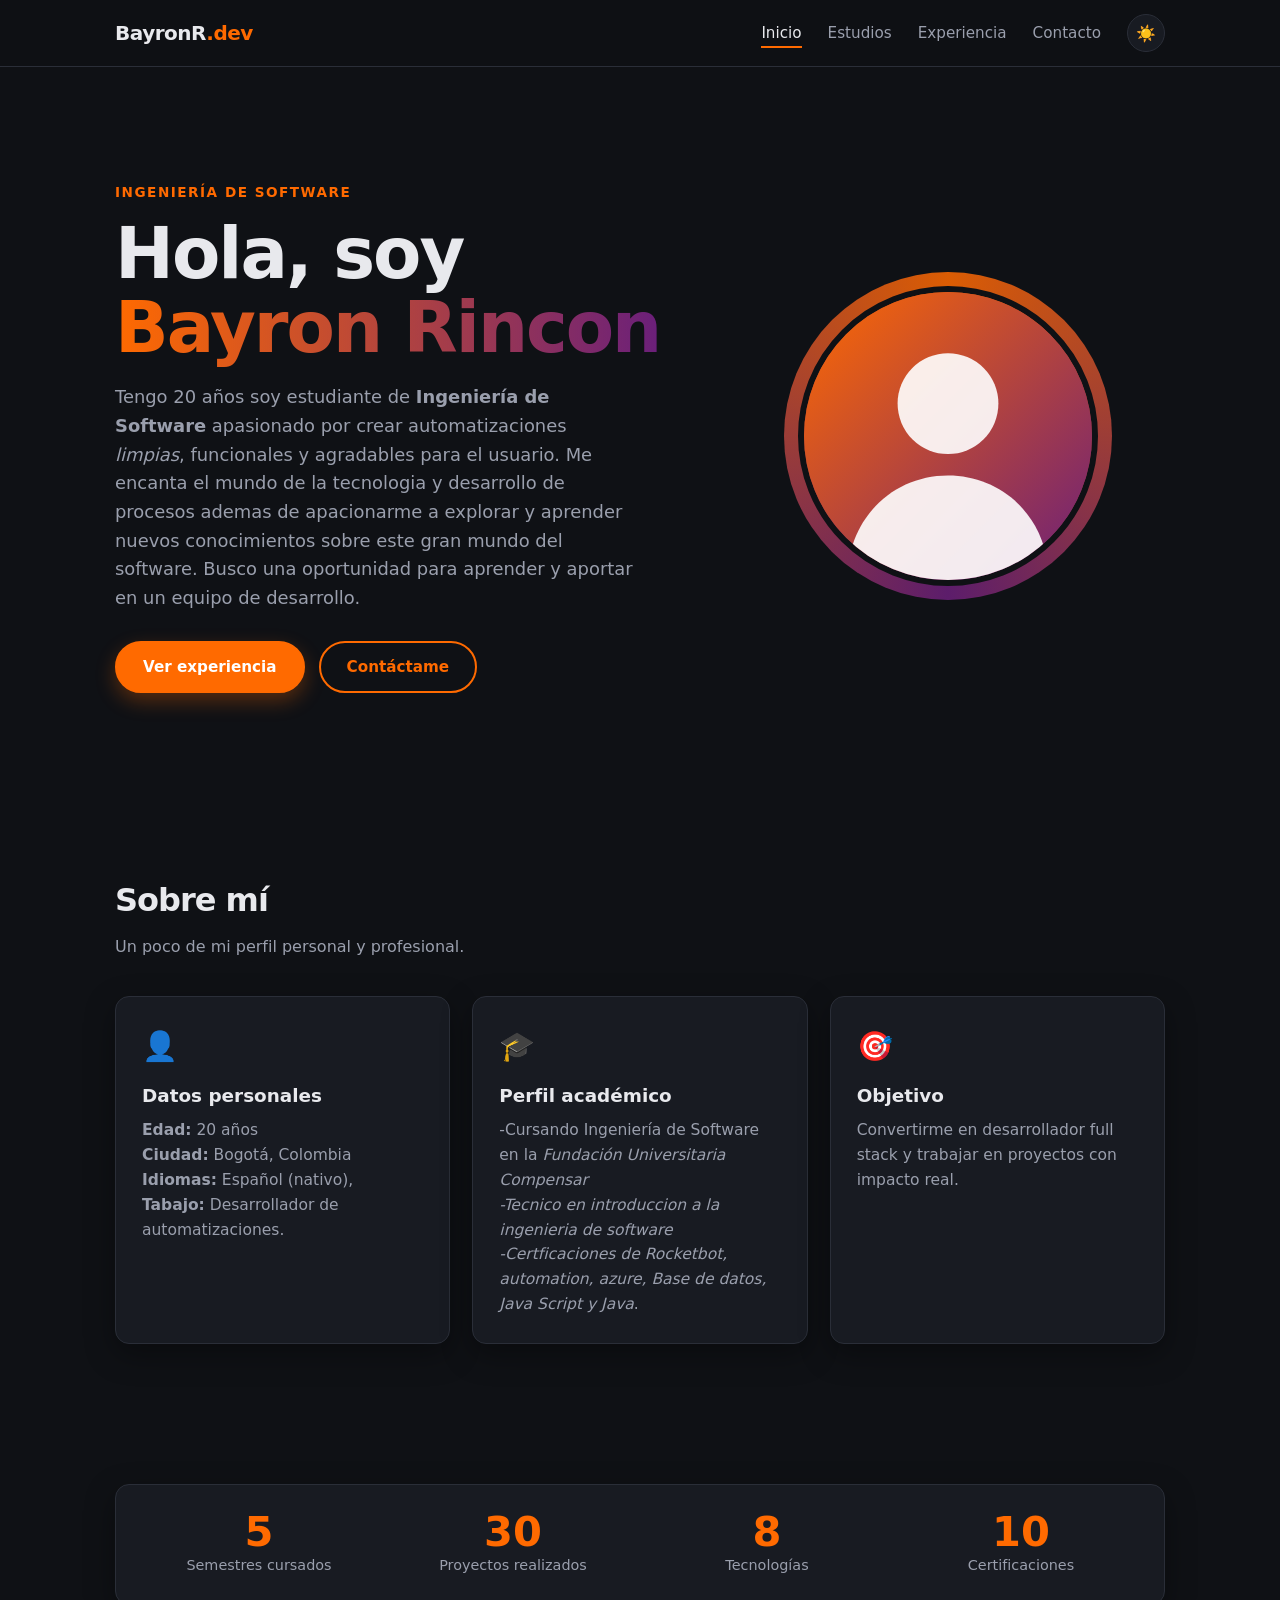
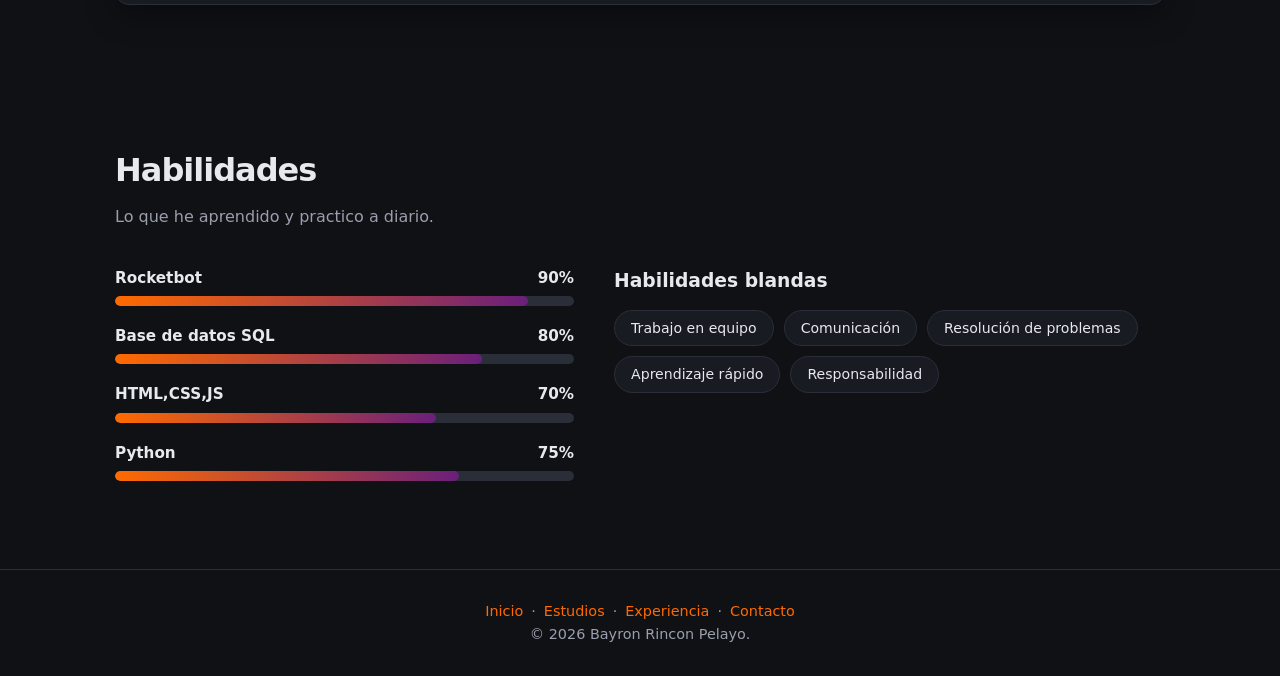
==== index.html @ 1a7046a7 "DEV desarrollo de la hoja de vida completa priemra version" ====
<!DOCTYPE html>
<html lang="es">
<head>
  <meta charset="UTF-8">
  <meta name="viewport" content="width=device-width, initial-scale=1.0">
  <meta name="description" content="Hoja de vida web de Nombre Apellido, Ingeniería de Software">
  <title>Bayron Rincon | Hoja de vida</title>
  <link rel="stylesheet" href="css/estilos.css">
</head>
<body>

  <!-- ===== NAVEGACIÓN ===== -->
  <header class="navbar">
    <div class="contenedor">
      <a href="index.html" class="logo">BayronR<span>.dev</span></a>
      <button class="btn-menu" id="btn-menu" aria-label="Abrir menú">☰</button>
      <ul class="menu" id="menu">
        <li><a href="index.html" class="activo">Inicio</a></li>
        <li><a href="estudios.html">Estudios</a></li>
        <li><a href="experiencia.html">Experiencia</a></li>
        <li><a href="contacto.html">Contacto</a></li>
        <li><button class="btn-tema" id="btn-tema" aria-label="Cambiar tema">☀️</button></li>
      </ul>
    </div>
  </header>

  <main>
    <!-- ===== PORTADA ===== -->
    <section class="hero">
      <div class="contenedor">
        <div>
          <span class="etiqueta">Ingeniería de Software</span>
          <h1>Hola, soy <span class="resaltado">Bayron Rincon</span></h1>
          <p>
            Tengo 20 años soy estudiante de <strong>Ingeniería de Software</strong> apasionado por crear
            automatizaciones <em>limpias</em>, funcionales y agradables para el usuario. 
            Me encanta el mundo de la tecnologia y desarrollo de procesos ademas de apacionarme 
            a explorar y aprender nuevos conocimientos sobre este gran mundo del software.
            Busco una oportunidad para aprender y aportar en un equipo de desarrollo.
          </p>
          <div class="botones">
            <a href="experiencia.html" class="btn btn-primario">Ver experiencia</a>
            <a href="contacto.html" class="btn btn-secundario">Contáctame</a>
          </div>
        </div>
        <div class="foto-contenedor">
          <img src="img/foto.svg" alt="Foto de perfil de Nombre Apellido" class="foto">
        </div>
      </div>
    </section>

    <!-- ===== SOBRE MÍ ===== -->
    <section>
      <div class="contenedor oculto">
        <h2 class="titulo-seccion">Sobre mí</h2>
        <p class="subtitulo-seccion">Un poco de mi perfil personal y profesional.</p>

        <div class="rejilla">
          <div class="tarjeta">
            <div class="icono">👤</div>
            <h3>Datos personales</h3>
            <p><b>Edad:</b> 20 años<br><b>Ciudad:</b> Bogotá, Colombia<br><b>Idiomas:</b> Español (nativo),<br><b>Tabajo:</b> Desarrollador de automatizaciones.</p>
          </div>
          <div class="tarjeta">
            <div class="icono">🎓</div>
            <h3>Perfil académico</h3>
            <p>-Cursando Ingeniería de Software en la <i>Fundación Universitaria Compensar<br>
            -Tecnico en introduccion a la ingenieria de software<br>
            -Certficaciones de Rocketbot, automation, azure, Base de datos, Java Script y Java</i>.</p>
          </div>
          <div class="tarjeta">
            <div class="icono">🎯</div>
            <h3>Objetivo</h3>
            <p>Convertirme en desarrollador full stack y trabajar en proyectos con impacto real.</p>
          </div>
        </div>
      </div>
    </section>

    <!-- ===== ESTADÍSTICAS ===== -->
    <section>
      <div class="contenedor oculto">
        <div class="tarjeta">
          <div class="estadisticas">
            <div><strong data-contador="5">0</strong><span>Semestres cursados</span></div>
            <div><strong data-contador="30">0</strong><span>Proyectos realizados</span></div>
            <div><strong data-contador="8">0</strong><span>Tecnologías</span></div>
            <div><strong data-contador="10">0</strong><span>Certificaciones</span></div>
          </div>
        </div>
      </div>
    </section>

    <!-- ===== HABILIDADES ===== -->
    <section>
      <div class="contenedor oculto">
        <h2 class="titulo-seccion">Habilidades</h2>
        <p class="subtitulo-seccion">Lo que he aprendido y practico a diario.</p>

        <div class="dos-columnas">
          <div>
            <div class="habilidad">
              <div class="habilidad-info"><span>Rocketbot</span><span>90%</span></div>
              <div class="barra"><div class="barra-relleno" data-nivel="90"></div></div>
            </div>
            <div class="habilidad">
              <div class="habilidad-info"><span>Base de datos SQL</span><span>80%</span></div>
              <div class="barra"><div class="barra-relleno" data-nivel="80"></div></div>
            </div>
            <div class="habilidad">
              <div class="habilidad-info"><span>HTML,CSS,JS</span><span>70%</span></div>
              <div class="barra"><div class="barra-relleno" data-nivel="70"></div></div>
            </div>
            <div class="habilidad">
              <div class="habilidad-info"><span>Python</span><span>75%</span></div>
              <div class="barra"><div class="barra-relleno" data-nivel="75"></div></div>
            </div>
          </div>
          <div>
            <h3 style="margin-bottom:14px;">Habilidades blandas</h3>
            <div class="chips">
              <span class="chip">Trabajo en equipo</span>
              <span class="chip">Comunicación</span>
              <span class="chip">Resolución de problemas</span>
              <span class="chip">Aprendizaje rápido</span>
              <span class="chip">Responsabilidad</span>
            </div>
          </div>
        </div>
      </div>
    </section>
  </main>

  <footer>
    <div class="contenedor">
      <p>
        <a href="index.html">Inicio</a>·<a href="estudios.html">Estudios</a>·<a href="experiencia.html">Experiencia</a>·<a href="contacto.html">Contacto</a>
      </p>
      <p>© <span id="anio"></span> Bayron Rincon Pelayo.</p>
    </div>
  </footer>

  <script src="js/script.js"></script>
</body>
</html>
---- css/estilos.css ----
/* ============================================
   HOJA DE VIDA - ESTILOS GLOBALES
   Cambia los colores en :root para personalizar
   ============================================ */

:root {
  --fondo: #0f1115;
  --fondo-tarjeta: #181b22;
  --texto: #e8e9ed;
  --texto-suave: #9a9fad;
  --acento: #ff6a00;
  --acento-2: #6a1f7a;
  --borde: #2a2e38;
  --radio: 14px;
  --sombra: 0 10px 30px rgba(0, 0, 0, 0.35);
}

/* Tema claro (se activa con el botón de JavaScript) */
body.tema-claro {
  --fondo: #f6f5f2;
  --fondo-tarjeta: #ffffff;
  --texto: #1c1d22;
  --texto-suave: #5d6270;
  --borde: #e2e0da;
  --sombra: 0 10px 30px rgba(0, 0, 0, 0.08);
}

* {
  box-sizing: border-box;
  margin: 0;
  padding: 0;
}

html {
  scroll-behavior: smooth;
}

body {
  background: var(--fondo);
  color: var(--texto);
  font-family: "Segoe UI", system-ui, -apple-system, Arial, sans-serif;
  line-height: 1.6;
  transition: background 0.3s, color 0.3s;
}

a {
  color: var(--acento);
  text-decoration: none;
}

a:hover {
  text-decoration: underline;
}

img {
  max-width: 100%;
  display: block;
}

/* ---------- Contenedor ---------- */
.contenedor {
  width: min(1050px, 92%);
  margin: 0 auto;
}

section {
  padding: 70px 0;
}

/* ---------- Navegación ---------- */
.navbar {
  position: sticky;
  top: 0;
  z-index: 100;
  background: color-mix(in srgb, var(--fondo) 88%, transparent);
  backdrop-filter: blur(10px);
  border-bottom: 1px solid var(--borde);
}

.navbar .contenedor {
  display: flex;
  align-items: center;
  justify-content: space-between;
  height: 66px;
}

.logo {
  font-weight: 800;
  font-size: 1.25rem;
  letter-spacing: -0.5px;
  color: var(--texto);
}

.logo span {
  color: var(--acento);
}

.menu {
  display: flex;
  gap: 26px;
  list-style: none;
  align-items: center;
}

.menu a {
  color: var(--texto-suave);
  font-weight: 500;
  font-size: 0.95rem;
  padding-bottom: 4px;
  border-bottom: 2px solid transparent;
  transition: color 0.2s, border-color 0.2s;
}

.menu a:hover,
.menu a.activo {
  color: var(--texto);
  border-color: var(--acento);
  text-decoration: none;
}

.btn-tema {
  background: var(--fondo-tarjeta);
  border: 1px solid var(--borde);
  color: var(--texto);
  width: 38px;
  height: 38px;
  border-radius: 50%;
  cursor: pointer;
  font-size: 1rem;
  transition: transform 0.2s;
}

.btn-tema:hover {
  transform: rotate(20deg) scale(1.1);
}

.btn-menu {
  display: none;
  background: none;
  border: none;
  color: var(--texto);
  font-size: 1.6rem;
  cursor: pointer;
}

/* ---------- Hero (portada) ---------- */
.hero {
  min-height: 82vh;
  display: flex;
  align-items: center;
}

.hero .contenedor {
  display: grid;
  grid-template-columns: 1.3fr 1fr;
  gap: 50px;
  align-items: center;
}

.etiqueta {
  display: inline-block;
  font-size: 0.85rem;
  font-weight: 600;
  letter-spacing: 1.5px;
  text-transform: uppercase;
  color: var(--acento);
  margin-bottom: 14px;
}

.hero h1 {
  font-size: clamp(2.4rem, 6vw, 4.4rem);
  line-height: 1.05;
  letter-spacing: -2px;
  margin-bottom: 18px;
}

.resaltado {
  background: linear-gradient(90deg, var(--acento), var(--acento-2));
  -webkit-background-clip: text;
  background-clip: text;
  color: transparent;
}

.hero p {
  color: var(--texto-suave);
  font-size: 1.12rem;
  max-width: 520px;
  margin-bottom: 28px;
}

.botones {
  display: flex;
  gap: 14px;
  flex-wrap: wrap;
}

.btn {
  display: inline-block;
  padding: 12px 26px;
  border-radius: 50px;
  font-weight: 600;
  font-size: 0.95rem;
  cursor: pointer;
  border: 2px solid var(--acento);
  transition: transform 0.2s, box-shadow 0.2s, background 0.2s;
}

.btn:hover {
  transform: translateY(-3px);
  text-decoration: none;
}

.btn-primario {
  background: var(--acento);
  color: #fff;
  box-shadow: 0 8px 20px rgba(255, 106, 0, 0.3);
}

.btn-secundario {
  background: transparent;
  color: var(--acento);
}

.foto-contenedor {
  position: relative;
  justify-self: center;
}

.foto-contenedor::before {
  content: "";
  position: absolute;
  inset: -14px;
  border-radius: 50%;
  background: conic-gradient(var(--acento), var(--acento-2), var(--acento));
  opacity: 0.85;
  z-index: 0;
  animation: girar 8s linear infinite;
}

.foto {
  position: relative;
  z-index: 1;
  width: 300px;
  height: 300px;
  border-radius: 50%;
  object-fit: cover;
  border: 6px solid var(--fondo);
}

@keyframes girar {
  to { transform: rotate(360deg); }
}

/* ---------- Títulos de sección ---------- */
.titulo-seccion {
  font-size: 2rem;
  letter-spacing: -1px;
  margin-bottom: 8px;
}

.subtitulo-seccion {
  color: var(--texto-suave);
  margin-bottom: 36px;
}

/* ---------- Tarjetas ---------- */
.rejilla {
  display: grid;
  grid-template-columns: repeat(auto-fit, minmax(240px, 1fr));
  gap: 22px;
}

.tarjeta {
  background: var(--fondo-tarjeta);
  border: 1px solid var(--borde);
  border-radius: var(--radio);
  padding: 26px;
  box-shadow: var(--sombra);
  transition: transform 0.25s, border-color 0.25s;
}

.tarjeta:hover {
  transform: translateY(-6px);
  border-color: var(--acento);
}

.tarjeta h3 {
  margin-bottom: 8px;
  font-size: 1.15rem;
}

.tarjeta p {
  color: var(--texto-suave);
  font-size: 0.97rem;
}

.icono {
  font-size: 1.8rem;
  margin-bottom: 12px;
}

/* ---------- Estadísticas ---------- */
.estadisticas {
  display: grid;
  grid-template-columns: repeat(auto-fit, minmax(150px, 1fr));
  gap: 20px;
  text-align: center;
}

.estadisticas strong {
  display: block;
  font-size: 2.6rem;
  color: var(--acento);
  line-height: 1;
}

.estadisticas span {
  color: var(--texto-suave);
  font-size: 0.9rem;
}

/* ---------- Habilidades (barras) ---------- */
.habilidad {
  margin-bottom: 18px;
}

.habilidad-info {
  display: flex;
  justify-content: space-between;
  font-weight: 600;
  font-size: 0.95rem;
  margin-bottom: 6px;
}

.barra {
  height: 10px;
  background: var(--borde);
  border-radius: 20px;
  overflow: hidden;
}

.barra-relleno {
  height: 100%;
  width: 0;
  background: linear-gradient(90deg, var(--acento), var(--acento-2));
  border-radius: 20px;
  transition: width 1.2s ease;
}

/* ---------- Tablas ---------- */
.tabla-contenedor {
  overflow-x: auto;
  border-radius: var(--radio);
  border: 1px solid var(--borde);
  box-shadow: var(--sombra);
}

table {
  width: 100%;
  border-collapse: collapse;
  background: var(--fondo-tarjeta);
  min-width: 560px;
}

caption {
  text-align: left;
  padding: 16px 20px;
  font-weight: 700;
  font-size: 1.05rem;
  caption-side: top;
}

th {
  background: var(--acento);
  color: #fff;
  text-align: left;
  padding: 13px 20px;
  font-size: 0.9rem;
  letter-spacing: 0.5px;
}

td {
  padding: 13px 20px;
  border-top: 1px solid var(--borde);
  color: var(--texto-suave);
}

td:first-child {
  color: var(--texto);
  font-weight: 600;
}

tbody tr:hover {
  background: color-mix(in srgb, var(--acento) 8%, transparent);
}

/* ---------- Línea de tiempo (experiencia) ---------- */
.linea-tiempo {
  position: relative;
  padding-left: 30px;
  border-left: 3px solid var(--borde);
}

.hito {
  position: relative;
  margin-bottom: 34px;
}

.hito::before {
  content: "";
  position: absolute;
  left: -40px;
  top: 6px;
  width: 16px;
  height: 16px;
  border-radius: 50%;
  background: var(--acento);
  border: 3px solid var(--fondo);
}

.hito .fecha {
  font-size: 0.85rem;
  font-weight: 700;
  color: var(--acento);
  text-transform: uppercase;
  letter-spacing: 1px;
}

.hito h3 {
  font-size: 1.2rem;
  margin: 4px 0;
}

.hito em {
  color: var(--texto-suave);
}

.hito ul {
  margin: 10px 0 0 20px;
  color: var(--texto-suave);
}

/* ---------- Etiquetas (chips) ---------- */
.chips {
  display: flex;
  flex-wrap: wrap;
  gap: 10px;
}

.chip {
  padding: 6px 16px;
  border-radius: 50px;
  border: 1px solid var(--borde);
  background: var(--fondo-tarjeta);
  font-size: 0.88rem;
  font-weight: 500;
}

/* ---------- Formulario ---------- */
.formulario {
  display: grid;
  gap: 16px;
}

.campo label {
  display: block;
  font-weight: 600;
  font-size: 0.9rem;
  margin-bottom: 6px;
}

.campo input,
.campo textarea {
  width: 100%;
  padding: 12px 16px;
  border-radius: 10px;
  border: 1px solid var(--borde);
  background: var(--fondo-tarjeta);
  color: var(--texto);
  font: inherit;
  transition: border-color 0.2s, box-shadow 0.2s;
}

.campo input:focus,
.campo textarea:focus {
  outline: none;
  border-color: var(--acento);
  box-shadow: 0 0 0 3px rgba(255, 106, 0, 0.2);
}

.campo textarea {
  min-height: 130px;
  resize: vertical;
}

.error {
  color: #ff5c5c;
  font-size: 0.82rem;
  min-height: 1em;
}

.mensaje-ok {
  display: none;
  padding: 14px 18px;
  border-radius: 10px;
  background: rgba(60, 190, 110, 0.15);
  color: #3cbe6e;
  font-weight: 600;
}

.dos-columnas {
  display: grid;
  grid-template-columns: 1fr 1.2fr;
  gap: 40px;
}

.lista-contacto {
  list-style: none;
  display: grid;
  gap: 14px;
}

.lista-contacto li {
  display: flex;
  gap: 12px;
  align-items: center;
}

/* ---------- Pie de página ---------- */
footer {
  border-top: 1px solid var(--borde);
  padding: 30px 0;
  text-align: center;
  color: var(--texto-suave);
  font-size: 0.9rem;
}

footer a {
  margin: 0 8px;
}

/* ---------- Animación al hacer scroll ---------- */
.oculto {
  opacity: 0;
  transform: translateY(30px);
  transition: opacity 0.7s ease, transform 0.7s ease;
}

.visible {
  opacity: 1;
  transform: none;
}

/* ---------- Responsive ---------- */
@media (max-width: 800px) {
  .hero .contenedor,
  .dos-columnas {
    grid-template-columns: 1fr;
  }

  .foto-contenedor {
    order: -1;
  }

  .foto {
    width: 220px;
    height: 220px;
  }

  .btn-menu {
    display: block;
  }

  .menu {
    display: none;
    position: absolute;
    top: 66px;
    left: 0;
    right: 0;
    flex-direction: column;
    background: var(--fondo);
    padding: 20px 0;
    border-bottom: 1px solid var(--borde);
  }

  .menu.abierto {
    display: flex;
  }
}
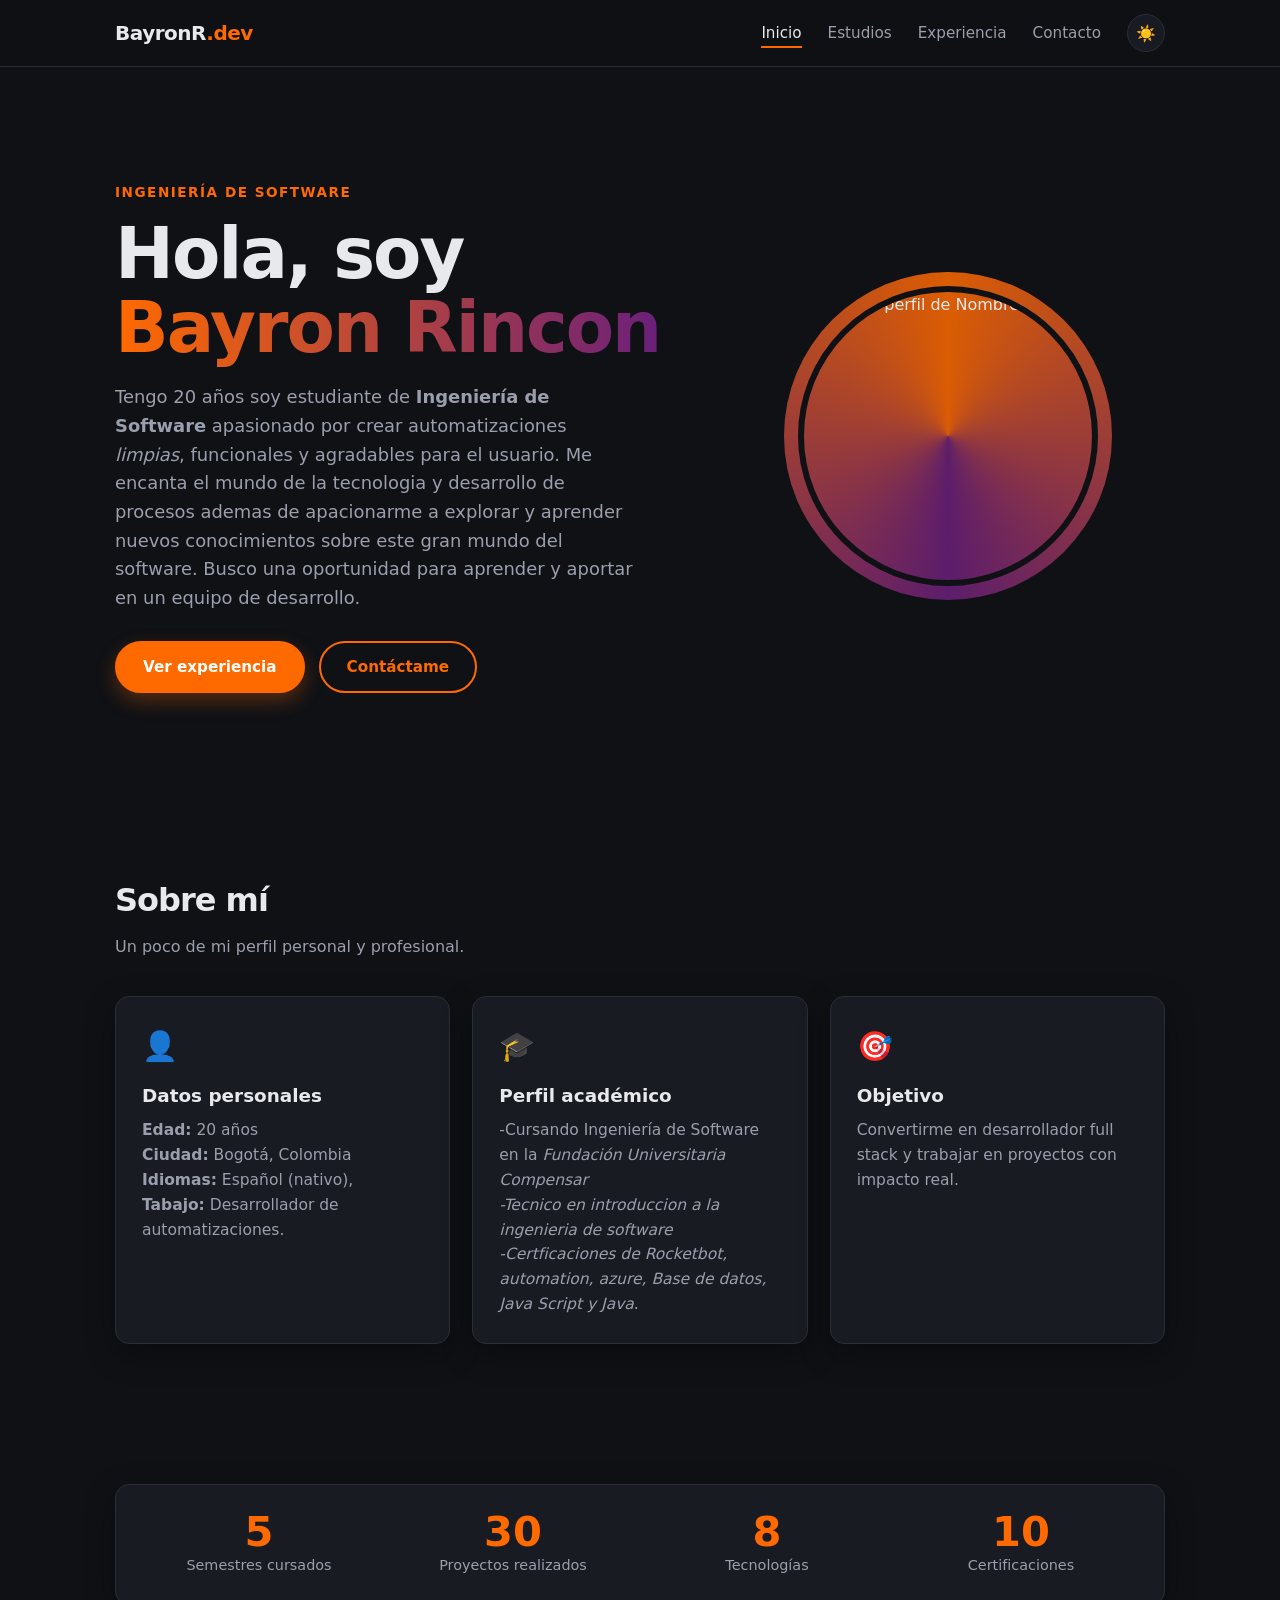
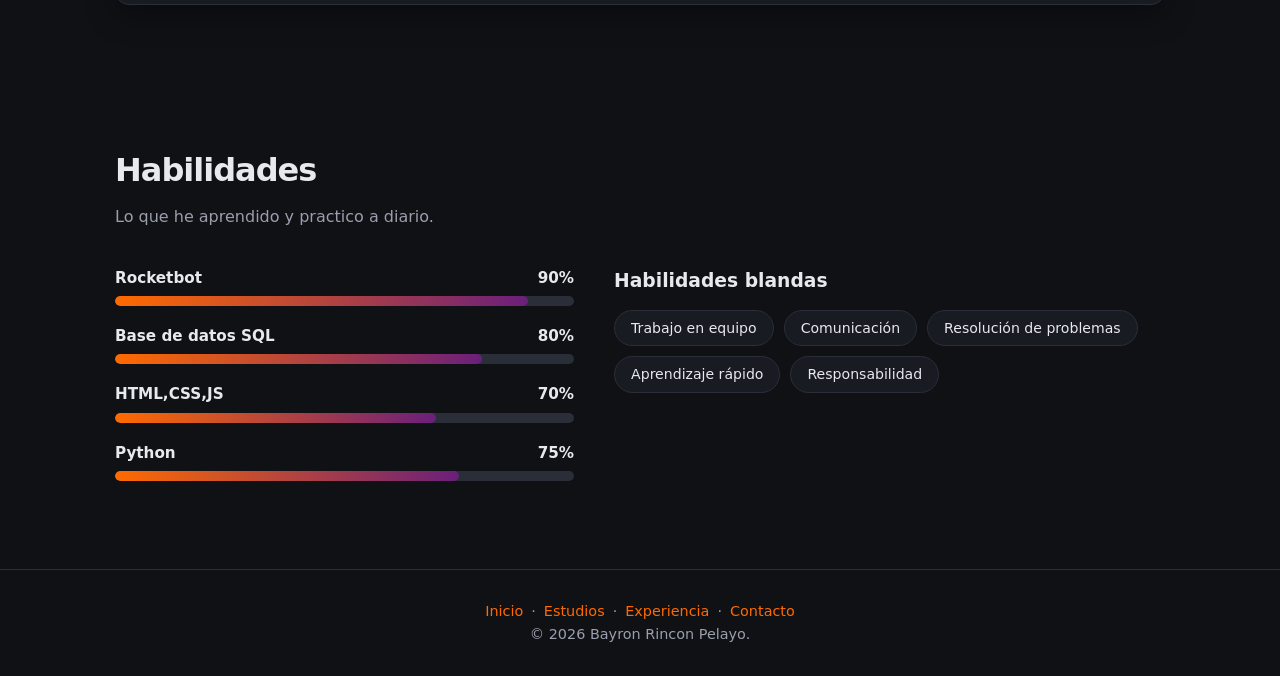
==== commit 4fd89c22: "DEV" ====
--- a/index.html
+++ b/index.html
@@ -44,7 +44,7 @@
           </div>
         </div>
         <div class="foto-contenedor">
-          <img src="img/foto.svg" alt="Foto de perfil de Nombre Apellido" class="foto">
+          <img src="imgBayronRincon.jpeg" alt="Foto de perfil de Nombre Apellido" class="foto">
         </div>
       </div>
     </section>
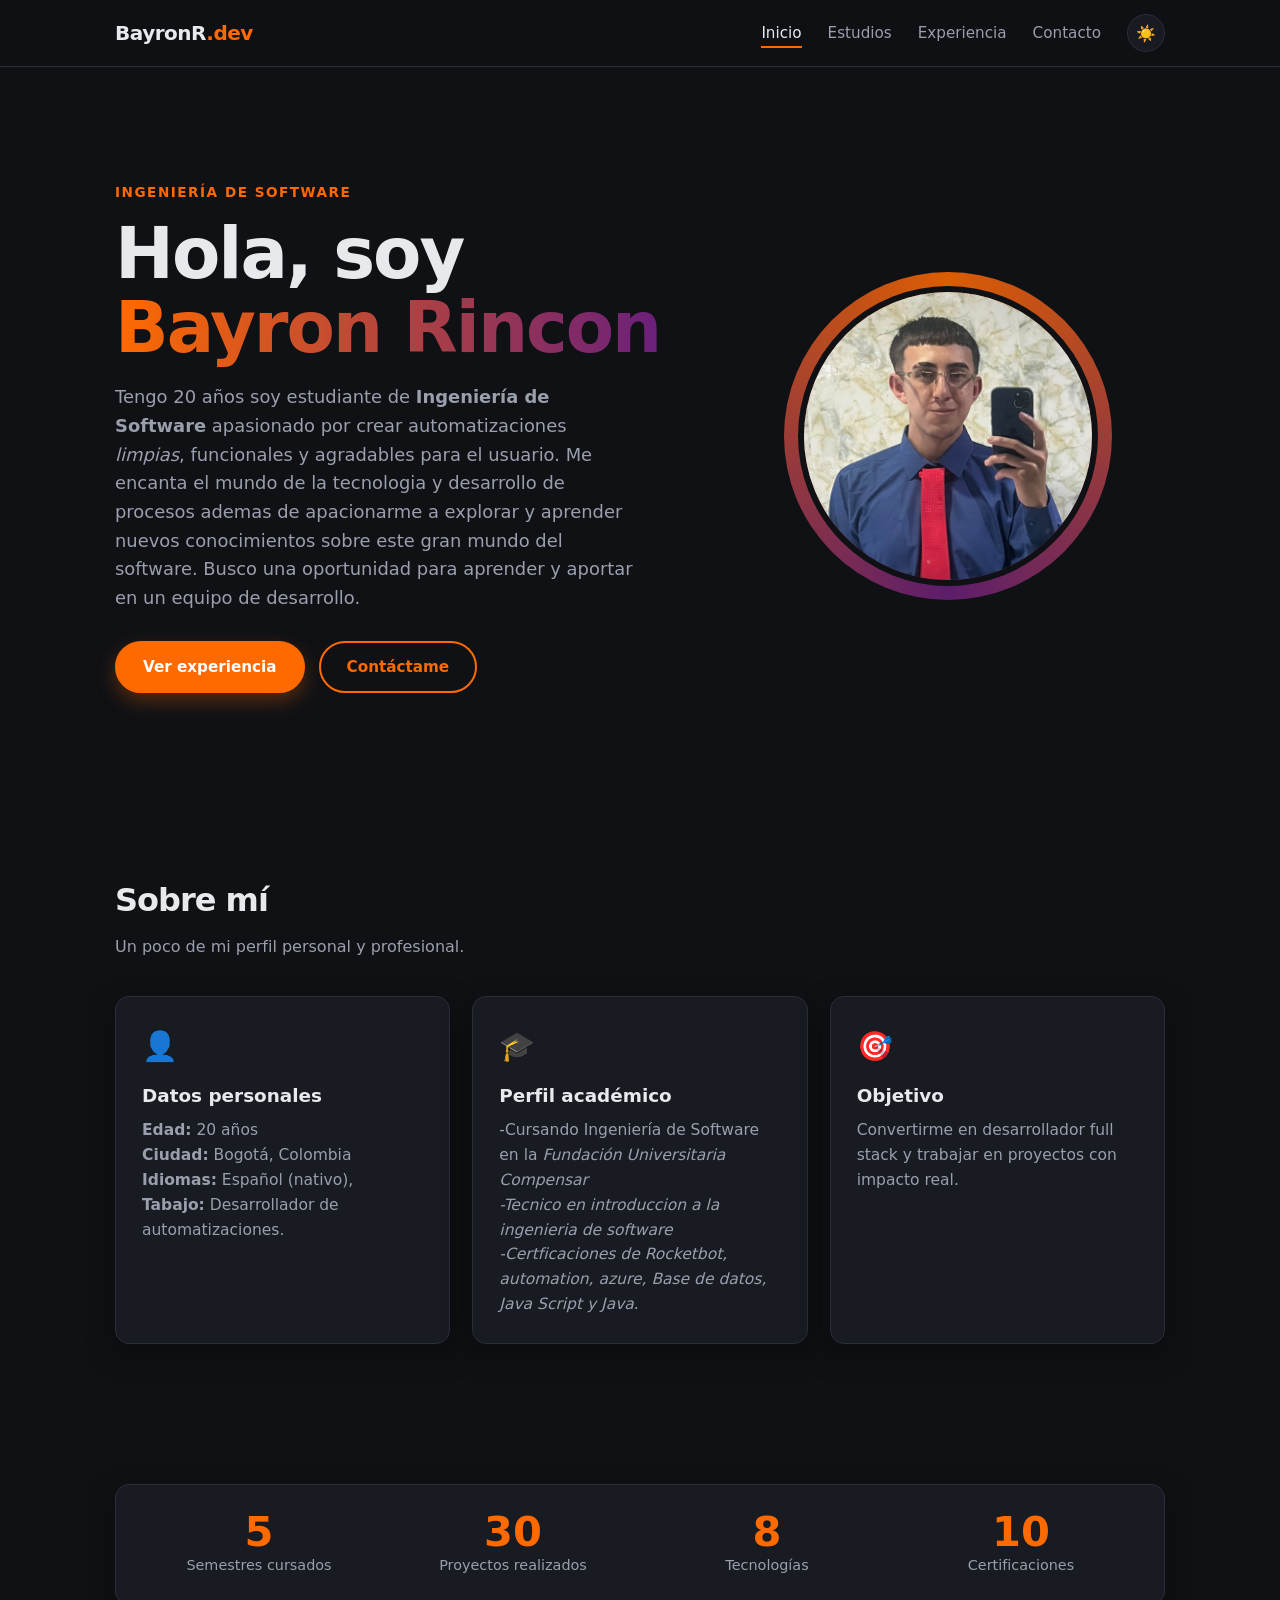
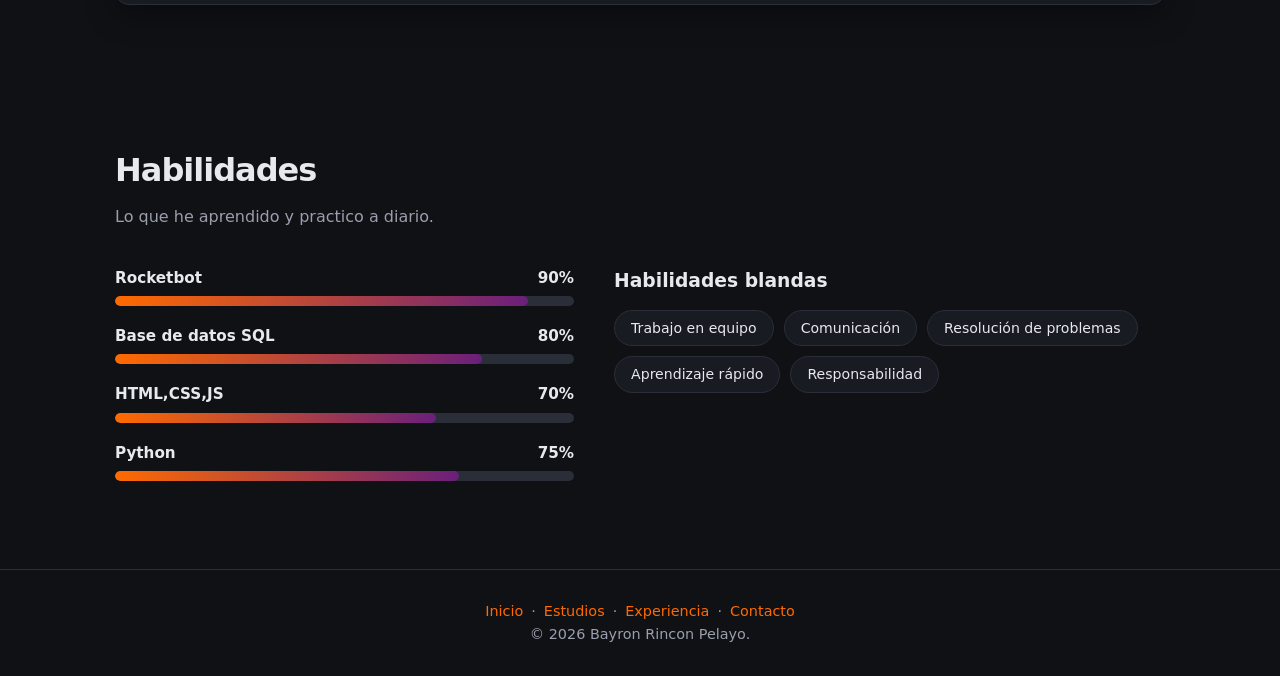
==== commit fe32dcd8: "DEV" ====
--- a/index.html
+++ b/index.html
@@ -44,7 +44,7 @@
           </div>
         </div>
         <div class="foto-contenedor">
-          <img src="imgBayronRincon.jpeg" alt="Foto de perfil de Nombre Apellido" class="foto">
+          <img src="img/BayronRincon.jpeg" alt="Foto de perfil de Nombre Apellido" class="foto">
         </div>
       </div>
     </section>
